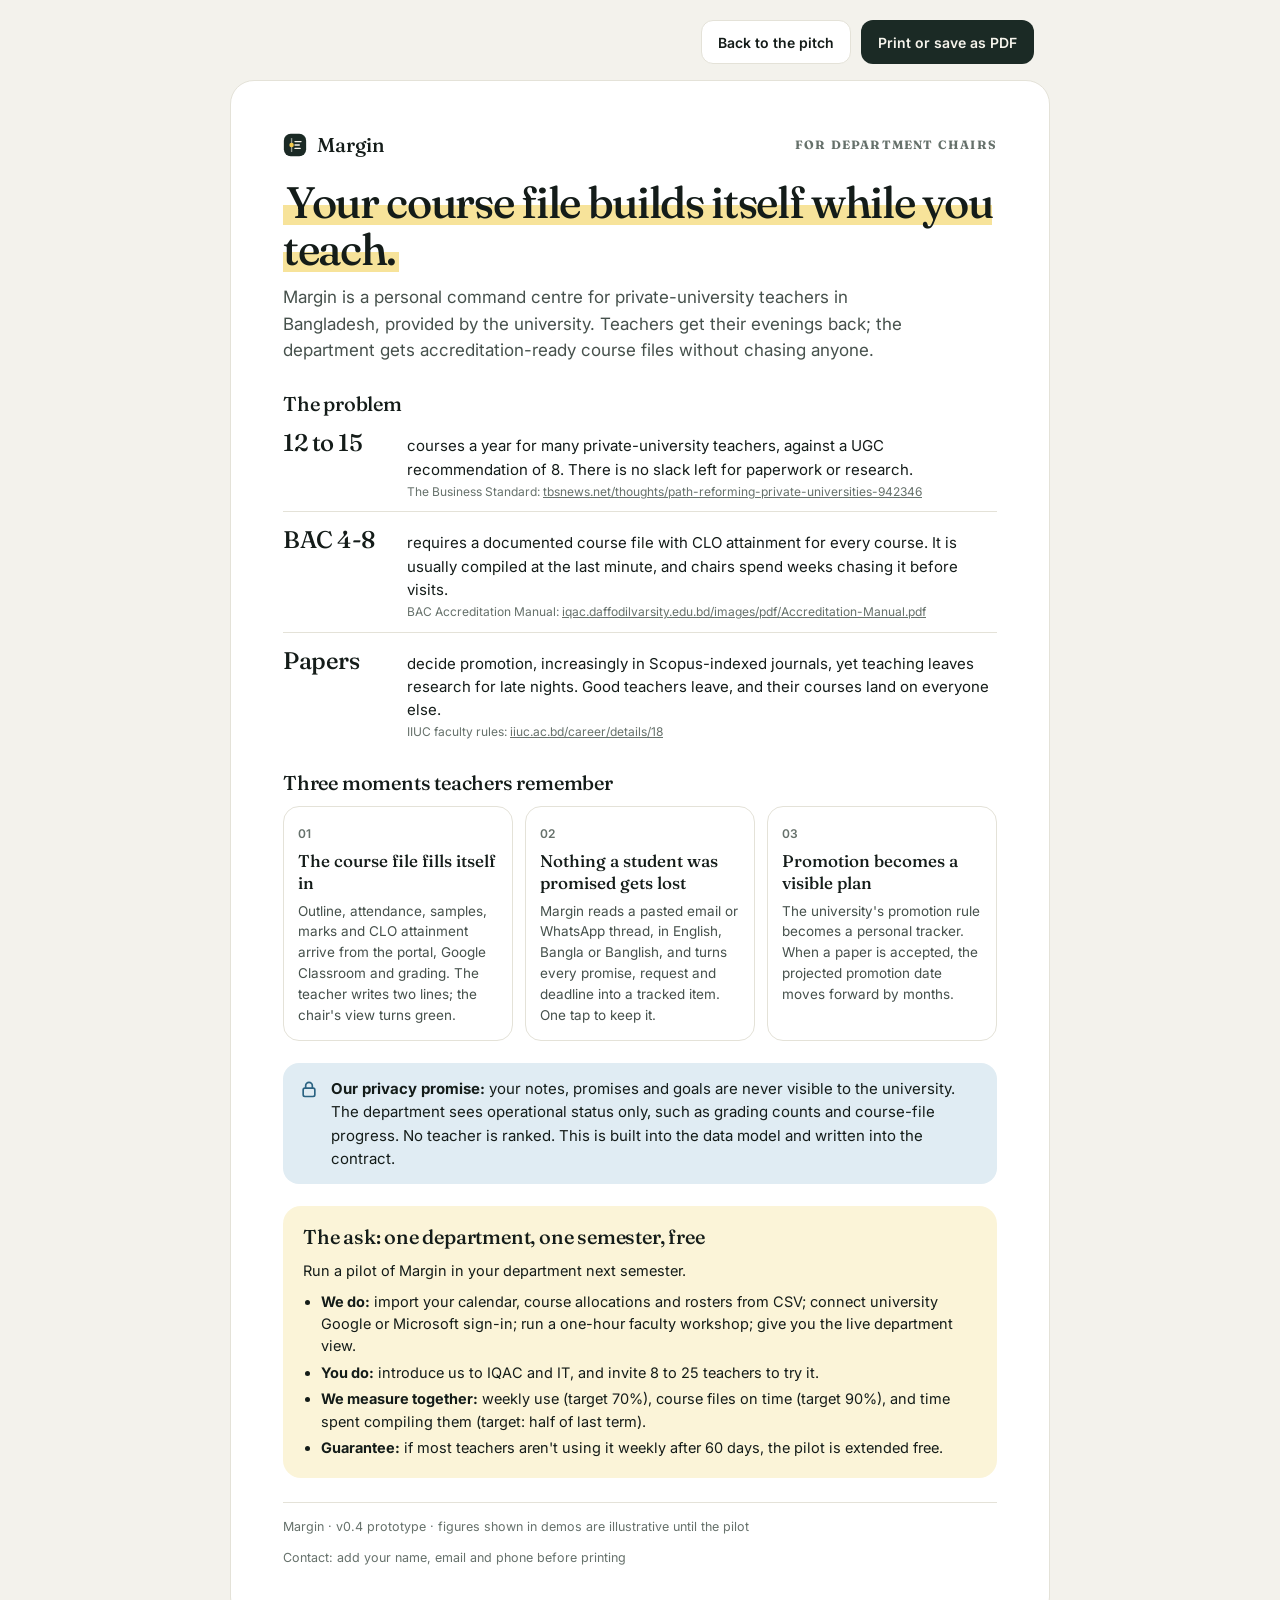
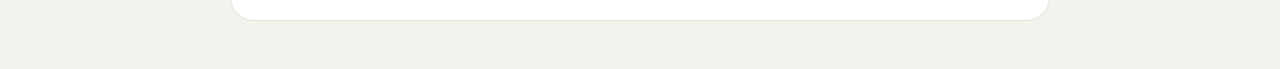
==== one-pager.html @ f6c39377 "Baseline: live v11 prototype from margin-teacher.vercel.app Co-Authored-By: Claude Opus 5.5 <noreply" ====
<!doctype html>
<html lang="en">
<head>
<meta charset="utf-8">
<link rel="icon" href="/favicon.svg" type="image/svg+xml">
<meta name="viewport" content="width=device-width, initial-scale=1">
<title>Margin One-Pager</title>
<meta name="description" content="Margin value proposition for department chairs: one page, printable.">
<link rel="preconnect" href="https://fonts.googleapis.com">
<link rel="preconnect" href="https://fonts.gstatic.com" crossorigin>
<link href="https://fonts.googleapis.com/css2?family=Fraunces:opsz,wght@9..144,400;9..144,500;9..144,600&family=Inter:wght@400;500;600;700&display=swap" rel="stylesheet">
<style>
:root{--bg:#F3F2EC;--paper:#FFFFFF;--line:#E4E2D8;--ink:#141C19;--ink-2:#46514C;--ink-3:#66716B;--primary:#1B2A25;--on-primary:#F6F4EC;--accent:#F2C94C;--hl:#F7E39A;--hl-soft:#FBF4D8;--ok:#2F6E49;--ok-soft:#DFEFE4;--cool:#2B6382;--cool-soft:#E0ECF3;--focus:#2B6382;
  --serif:'Fraunces',Georgia,serif;--sans:'Inter',system-ui,-apple-system,'Segoe UI',sans-serif;color-scheme:light}
@media (prefers-color-scheme:dark){:root:not([data-theme="light"]){--bg:#0E1412;--paper:#151D1A;--line:#25302C;--ink:#ECEAE2;--ink-2:#BCC4BE;--ink-3:#8E9993;--primary:#ECEAE2;--on-primary:#121A17;--accent:#F0CF5E;--hl:#5A4C17;--hl-soft:#25231A;--ok:#8FD1A6;--ok-soft:#18301F;--cool:#8EC2E0;--cool-soft:#162D3A;--focus:#8EC2E0;color-scheme:dark}}
:root[data-theme="dark"]{--bg:#0E1412;--paper:#151D1A;--line:#25302C;--ink:#ECEAE2;--ink-2:#BCC4BE;--ink-3:#8E9993;--primary:#ECEAE2;--on-primary:#121A17;--accent:#F0CF5E;--hl:#5A4C17;--hl-soft:#25231A;--ok:#8FD1A6;--ok-soft:#18301F;--cool:#8EC2E0;--cool-soft:#162D3A;--focus:#8EC2E0;color-scheme:dark}
*,*::before,*::after{box-sizing:border-box}
html,body{margin:0}
body{background:var(--bg);color:var(--ink);font:400 15px/1.55 var(--sans);-webkit-font-smoothing:antialiased}
h1,h2,h3,p,ul{margin:0}
a{color:inherit}
:focus-visible{outline:3px solid var(--focus);outline-offset:3px;border-radius:8px}
.bar{max-width:820px;margin:0 auto;padding:20px 16px 0;display:flex;gap:10px;justify-content:flex-end;flex-wrap:wrap}
.btn{display:inline-flex;align-items:center;gap:8px;min-height:44px;padding:0 16px;border-radius:12px;font:600 14px var(--sans);border:1px solid var(--line);background:var(--paper);color:var(--ink);text-decoration:none;cursor:pointer}
.btn.primary{background:var(--primary);color:var(--on-primary);border-color:transparent}
.page{max-width:820px;margin:16px auto 48px;background:var(--paper);border:1px solid var(--line);border-radius:24px;padding:clamp(24px,5vw,52px)}
.brand{display:flex;align-items:center;gap:10px;font:500 20px/1 var(--serif)}
.mark{width:24px;height:24px}
.kicker{font-size:12px;font-weight:700;letter-spacing:.1em;text-transform:uppercase;color:var(--ink-3)}
h1{font:500 clamp(30px,4.6vw,44px)/1.06 var(--serif);letter-spacing:-.03em;margin-top:22px}
h1 mark{background:linear-gradient(transparent 55%,var(--hl) 55%,var(--hl) 92%,transparent 92%);color:inherit;padding:0 3px}
.lede{font-size:17px;color:var(--ink-2);margin-top:12px;max-width:60ch}
h2{font:500 20px/1.3 var(--serif);margin:28px 0 10px;letter-spacing:-.01em}
.problems{list-style:none;padding:0;display:flex;flex-direction:column;gap:10px}
.problems li{display:grid;grid-template-columns:110px 1fr;gap:14px;align-items:baseline;border-top:1px solid var(--line);padding-top:12px}
.problems li:first-child{border-top:0;padding-top:0}
.problems b{font:500 24px/1.3 var(--serif);letter-spacing:-.02em}
.problems small{display:block;font-size:12px;color:var(--ink-3);margin-top:2px}
.problems small a{word-break:break-all}
.ahas{display:grid;grid-template-columns:repeat(3,1fr);gap:12px}
.aha{border:1px solid var(--line);border-radius:16px;padding:14px}
.aha .n{font:600 12px var(--sans);color:var(--ink-3)}
.aha b{display:block;font:500 17px/1.3 var(--serif);margin:6px 0 6px}
.aha p{font-size:13.5px;color:var(--ink-2)}
.privacy{display:flex;gap:12px;align-items:flex-start;background:var(--cool-soft);border-radius:16px;padding:14px 16px;margin-top:22px;font-size:15px}
.privacy svg{flex:none;color:var(--cool);margin-top:2px}
.ask{background:var(--hl-soft);border-radius:18px;padding:18px 20px;margin-top:22px}
.ask h2{margin-top:0}
.ask ul{padding-left:18px;margin-top:8px;display:flex;flex-direction:column;gap:4px;font-size:14.5px}
.foot{display:flex;justify-content:space-between;gap:12px;flex-wrap:wrap;margin-top:24px;padding-top:14px;border-top:1px solid var(--line);font-size:12.5px;color:var(--ink-3)}
@media (max-width:640px){.ahas{grid-template-columns:1fr}.problems li{grid-template-columns:1fr;gap:2px}}
@media print{
  @page{size:A4;margin:11mm}
  :root{--bg:#fff;--paper:#fff;--line:#DDD;--ink:#111;--ink-2:#333;--ink-3:#555;--hl:#F7E39A;--hl-soft:#FBF4D8;--cool-soft:#E6EEF3;color-scheme:light}
  body{background:#fff;font-size:12px;line-height:1.42}
  .lede{font-size:12.5px!important;margin-top:8px}
  .problems{gap:6px}.problems li{padding-top:9px;grid-template-columns:90px 1fr}
  .aha{padding:10px 12px}.aha b{font-size:14px;margin:4px 0}.aha p{font-size:12px}
  .privacy{margin-top:12px;padding:10px 12px;font-size:12px}
  .ask{margin-top:12px;padding:12px 14px}.ask ul{font-size:12px;gap:2px}
  .foot{margin-top:10px;padding-top:8px;font-size:12px}
  .bar{display:none}
  .page{border:0;border-radius:0;margin:0;padding:0;max-width:none}
  h1{font-size:26px;margin-top:10px}
  h2{margin:12px 0 6px;font-size:15px}
  .lede{font-size:14px}
  .problems b{font-size:17px}
  .aha,.privacy,.ask{break-inside:avoid;-webkit-print-color-adjust:exact;print-color-adjust:exact}
  .privacy,.ask,h1 mark{-webkit-print-color-adjust:exact;print-color-adjust:exact}
}
</style>
</head>
<body>
<div class="bar"><a class="btn" id="back" href="/pitch">Back to the pitch</a><button type="button" class="btn primary" onclick="window.print()">Print or save as PDF</button></div>
<article class="page">
  <div class="brand"><svg class="mark" viewBox="0 0 28 28" aria-hidden="true"><rect x="1" y="1" width="26" height="26" rx="8" fill="var(--primary)"/><path d="M10 6.5v15" stroke="var(--on-primary)" stroke-width="1.6" stroke-linecap="round" opacity=".55"/><path d="M14 10h7M14 14h5M14 18h6" stroke="var(--on-primary)" stroke-width="1.6" stroke-linecap="round"/><circle cx="10" cy="14" r="2.6" fill="var(--accent)"/></svg>Margin <span class="kicker" style="margin-left:auto">For department chairs</span></div>
  <h1 id="headline"><mark>Your course file builds itself while you teach.</mark></h1>
  <p class="lede">Margin is a personal command centre for private-university teachers in Bangladesh, provided by the university. Teachers get their evenings back; the department gets accreditation-ready course files without chasing anyone.</p>

  <h2>The problem</h2>
  <ul class="problems">
    <li><b>12 to 15</b><div>courses a year for many private-university teachers, against a UGC recommendation of 8. There is no slack left for paperwork or research.<small>The Business Standard: <a href="https://www.tbsnews.net/thoughts/path-reforming-private-universities-942346">tbsnews.net/thoughts/path-reforming-private-universities-942346</a></small></div></li>
    <li><b>BAC 4-8</b><div>requires a documented course file with CLO attainment for every course. It is usually compiled at the last minute, and chairs spend weeks chasing it before visits.<small>BAC Accreditation Manual: <a href="https://iqac.daffodilvarsity.edu.bd/images/pdf/Accreditation-Manual.pdf">iqac.daffodilvarsity.edu.bd/images/pdf/Accreditation-Manual.pdf</a></small></div></li>
    <li><b>Papers</b><div>decide promotion, increasingly in Scopus-indexed journals, yet teaching leaves research for late nights. Good teachers leave, and their courses land on everyone else.<small>IIUC faculty rules: <a href="https://www.iiuc.ac.bd/career/details/18">iiuc.ac.bd/career/details/18</a></small></div></li>
  </ul>

  <h2>Three moments teachers remember</h2>
  <div class="ahas" id="ahas"></div>

  <div class="privacy"><svg width="20" height="20" viewBox="0 0 24 24" fill="none" stroke="currentColor" stroke-width="2" stroke-linecap="round" stroke-linejoin="round" aria-hidden="true"><rect x="5" y="11" width="14" height="10" rx="2"/><path d="M8 11V8a4 4 0 0 1 8 0v3"/></svg><div><b>Our privacy promise:</b> your notes, promises and goals are never visible to the university. The department sees operational status only, such as grading counts and course-file progress. No teacher is ranked. This is built into the data model and written into the contract.</div></div>

  <section class="ask">
    <h2>The ask: one department, one semester, free</h2>
    <p style="font-size:14.5px">Run a pilot of Margin in your department next semester.</p>
    <ul>
      <li><b>We do:</b> import your calendar, course allocations and rosters from CSV; connect university Google or Microsoft sign-in; run a one-hour faculty workshop; give you the live department view.</li>
      <li><b>You do:</b> introduce us to IQAC and IT, and invite 8 to 25 teachers to try it.</li>
      <li><b>We measure together:</b> weekly use (target 70%), course files on time (target 90%), and time spent compiling them (target: half of last term).</li>
      <li><b>Guarantee:</b> if most teachers aren't using it weekly after 60 days, the pilot is extended free.</li>
    </ul>
  </section>

  <div class="foot"><span>Margin · v0.4 prototype · figures shown in demos are illustrative until the pilot</span><span>Contact: add your name, email and phone before printing</span></div>
</article>
<script>
(function(){
  const H={coursefile:'Your course file builds itself while you teach.',career:'Finish the papers your promotion needs, without giving up your evenings.',promises:'Never drop a promise to a student again.'};
  const A={
    coursefile:['The course file fills itself in','Outline, attendance, samples, marks and CLO attainment arrive from the portal, Google Classroom and grading. The teacher writes two lines; the chair\'s view turns green.'],
    promises:['Nothing a student was promised gets lost','Margin reads a pasted email or WhatsApp thread, in English, Bangla or Banglish, and turns every promise, request and deadline into a tracked item. One tap to keep it.'],
    career:['Promotion becomes a visible plan','The university\'s promotion rule becomes a personal tracker. When a paper is accepted, the projected promotion date moves forward by months.']};
  const p=new URLSearchParams(location.search);let v=(p.get('headline')||'coursefile').toLowerCase();if(!H[v])v='coursefile';
  if(p.get('theme')==='dark'||p.get('theme')==='light')document.documentElement.dataset.theme=p.get('theme');
  document.querySelector('#headline mark').textContent=H[v];
  const order={coursefile:['coursefile','promises','career'],career:['career','promises','coursefile'],promises:['promises','coursefile','career']}[v];
  document.getElementById('ahas').innerHTML=order.map((k,i)=>`<div class="aha"><span class="n">0${i+1}</span><b>${A[k][0]}</b><p>${A[k][1]}</p></div>`).join('');
  const served=location.protocol.startsWith('http');document.getElementById('back').href=(served?'/pitch':'pitch.html')+location.search;
})();
</script>
</body>
</html>
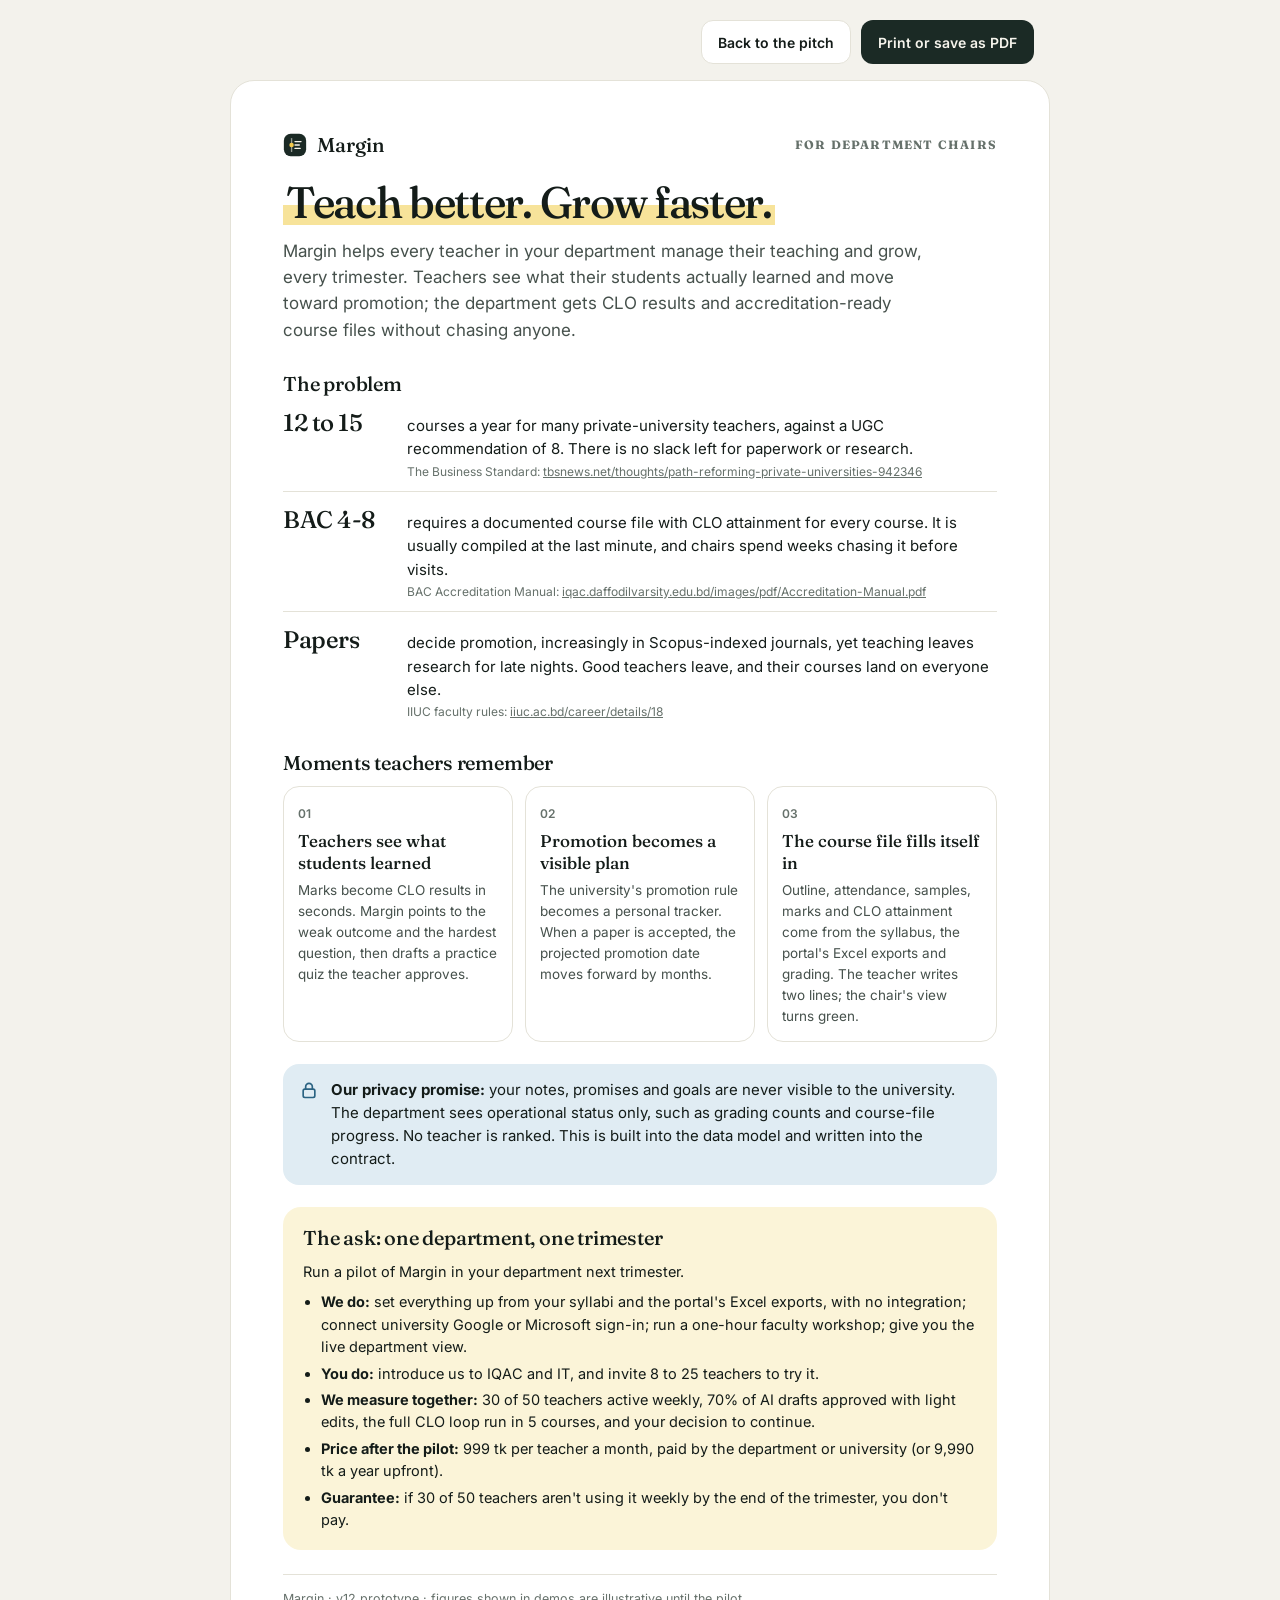
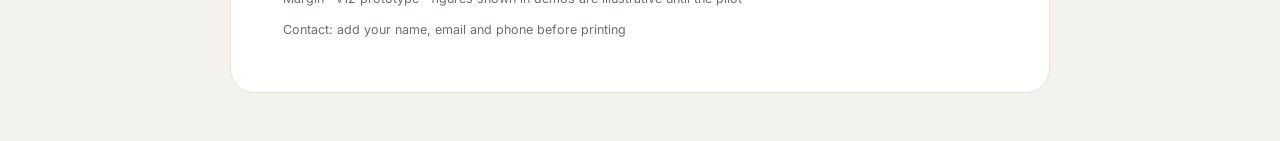
==== commit 6a490b42: "v12: growth message, Outcome Loop in tour and pitch, AI decision signal - Habit loop and growth feat" ====
--- a/one-pager.html
+++ b/one-pager.html
@@ -74,8 +74,8 @@
 <div class="bar"><a class="btn" id="back" href="/pitch">Back to the pitch</a><button type="button" class="btn primary" onclick="window.print()">Print or save as PDF</button></div>
 <article class="page">
   <div class="brand"><svg class="mark" viewBox="0 0 28 28" aria-hidden="true"><rect x="1" y="1" width="26" height="26" rx="8" fill="var(--primary)"/><path d="M10 6.5v15" stroke="var(--on-primary)" stroke-width="1.6" stroke-linecap="round" opacity=".55"/><path d="M14 10h7M14 14h5M14 18h6" stroke="var(--on-primary)" stroke-width="1.6" stroke-linecap="round"/><circle cx="10" cy="14" r="2.6" fill="var(--accent)"/></svg>Margin <span class="kicker" style="margin-left:auto">For department chairs</span></div>
-  <h1 id="headline"><mark>Your course file builds itself while you teach.</mark></h1>
-  <p class="lede">Margin is a personal command centre for private-university teachers in Bangladesh, provided by the university. Teachers get their evenings back; the department gets accreditation-ready course files without chasing anyone.</p>
+  <h1 id="headline"><mark>Teach better. Grow faster.</mark></h1>
+  <p class="lede">Margin helps every teacher in your department manage their teaching and grow, every trimester. Teachers see what their students actually learned and move toward promotion; the department gets CLO results and accreditation-ready course files without chasing anyone.</p>
 
   <h2>The problem</h2>
   <ul class="problems">
@@ -84,35 +84,37 @@
     <li><b>Papers</b><div>decide promotion, increasingly in Scopus-indexed journals, yet teaching leaves research for late nights. Good teachers leave, and their courses land on everyone else.<small>IIUC faculty rules: <a href="https://www.iiuc.ac.bd/career/details/18">iiuc.ac.bd/career/details/18</a></small></div></li>
   </ul>
 
-  <h2>Three moments teachers remember</h2>
+  <h2>Moments teachers remember</h2>
   <div class="ahas" id="ahas"></div>
 
   <div class="privacy"><svg width="20" height="20" viewBox="0 0 24 24" fill="none" stroke="currentColor" stroke-width="2" stroke-linecap="round" stroke-linejoin="round" aria-hidden="true"><rect x="5" y="11" width="14" height="10" rx="2"/><path d="M8 11V8a4 4 0 0 1 8 0v3"/></svg><div><b>Our privacy promise:</b> your notes, promises and goals are never visible to the university. The department sees operational status only, such as grading counts and course-file progress. No teacher is ranked. This is built into the data model and written into the contract.</div></div>
 
   <section class="ask">
-    <h2>The ask: one department, one semester, free</h2>
-    <p style="font-size:14.5px">Run a pilot of Margin in your department next semester.</p>
+    <h2>The ask: one department, one trimester</h2>
+    <p style="font-size:14.5px">Run a pilot of Margin in your department next trimester.</p>
     <ul>
-      <li><b>We do:</b> import your calendar, course allocations and rosters from CSV; connect university Google or Microsoft sign-in; run a one-hour faculty workshop; give you the live department view.</li>
+      <li><b>We do:</b> set everything up from your syllabi and the portal's Excel exports, with no integration; connect university Google or Microsoft sign-in; run a one-hour faculty workshop; give you the live department view.</li>
       <li><b>You do:</b> introduce us to IQAC and IT, and invite 8 to 25 teachers to try it.</li>
-      <li><b>We measure together:</b> weekly use (target 70%), course files on time (target 90%), and time spent compiling them (target: half of last term).</li>
-      <li><b>Guarantee:</b> if most teachers aren't using it weekly after 60 days, the pilot is extended free.</li>
+      <li><b>We measure together:</b> 30 of 50 teachers active weekly, 70% of AI drafts approved with light edits, the full CLO loop run in 5 courses, and your decision to continue.</li>
+      <li><b>Price after the pilot:</b> 999 tk per teacher a month, paid by the department or university (or 9,990 tk a year upfront).</li>
+      <li><b>Guarantee:</b> if 30 of 50 teachers aren't using it weekly by the end of the trimester, you don't pay.</li>
     </ul>
   </section>
 
-  <div class="foot"><span>Margin · v0.4 prototype · figures shown in demos are illustrative until the pilot</span><span>Contact: add your name, email and phone before printing</span></div>
+  <div class="foot"><span>Margin · v12 prototype · figures shown in demos are illustrative until the pilot</span><span>Contact: add your name, email and phone before printing</span></div>
 </article>
 <script>
 (function(){
-  const H={coursefile:'Your course file builds itself while you teach.',career:'Finish the papers your promotion needs, without giving up your evenings.',promises:'Never drop a promise to a student again.'};
+  const H={growth:'Teach better. Grow faster.',coursefile:'Your course file builds itself while you teach.',career:'Finish the papers your promotion needs, without giving up your evenings.',promises:'Never drop a promise to a student again.'};
   const A={
-    coursefile:['The course file fills itself in','Outline, attendance, samples, marks and CLO attainment arrive from the portal, Google Classroom and grading. The teacher writes two lines; the chair\'s view turns green.'],
+    insight:['Teachers see what students learned','Marks become CLO results in seconds. Margin points to the weak outcome and the hardest question, then drafts a practice quiz the teacher approves.'],
+    coursefile:['The course file fills itself in','Outline, attendance, samples, marks and CLO attainment come from the syllabus, the portal\'s Excel exports and grading. The teacher writes two lines; the chair\'s view turns green.'],
     promises:['Nothing a student was promised gets lost','Margin reads a pasted email or WhatsApp thread, in English, Bangla or Banglish, and turns every promise, request and deadline into a tracked item. One tap to keep it.'],
     career:['Promotion becomes a visible plan','The university\'s promotion rule becomes a personal tracker. When a paper is accepted, the projected promotion date moves forward by months.']};
-  const p=new URLSearchParams(location.search);let v=(p.get('headline')||'coursefile').toLowerCase();if(!H[v])v='coursefile';
+  const p=new URLSearchParams(location.search);let v=(p.get('headline')||'growth').toLowerCase();if(!H[v])v='growth';
   if(p.get('theme')==='dark'||p.get('theme')==='light')document.documentElement.dataset.theme=p.get('theme');
   document.querySelector('#headline mark').textContent=H[v];
-  const order={coursefile:['coursefile','promises','career'],career:['career','promises','coursefile'],promises:['promises','coursefile','career']}[v];
+  const order={growth:['insight','career','coursefile'],coursefile:['coursefile','insight','career'],career:['career','insight','coursefile'],promises:['promises','insight','career']}[v];
   document.getElementById('ahas').innerHTML=order.map((k,i)=>`<div class="aha"><span class="n">0${i+1}</span><b>${A[k][0]}</b><p>${A[k][1]}</p></div>`).join('');
   const served=location.protocol.startsWith('http');document.getElementById('back').href=(served?'/pitch':'pitch.html')+location.search;
 })();
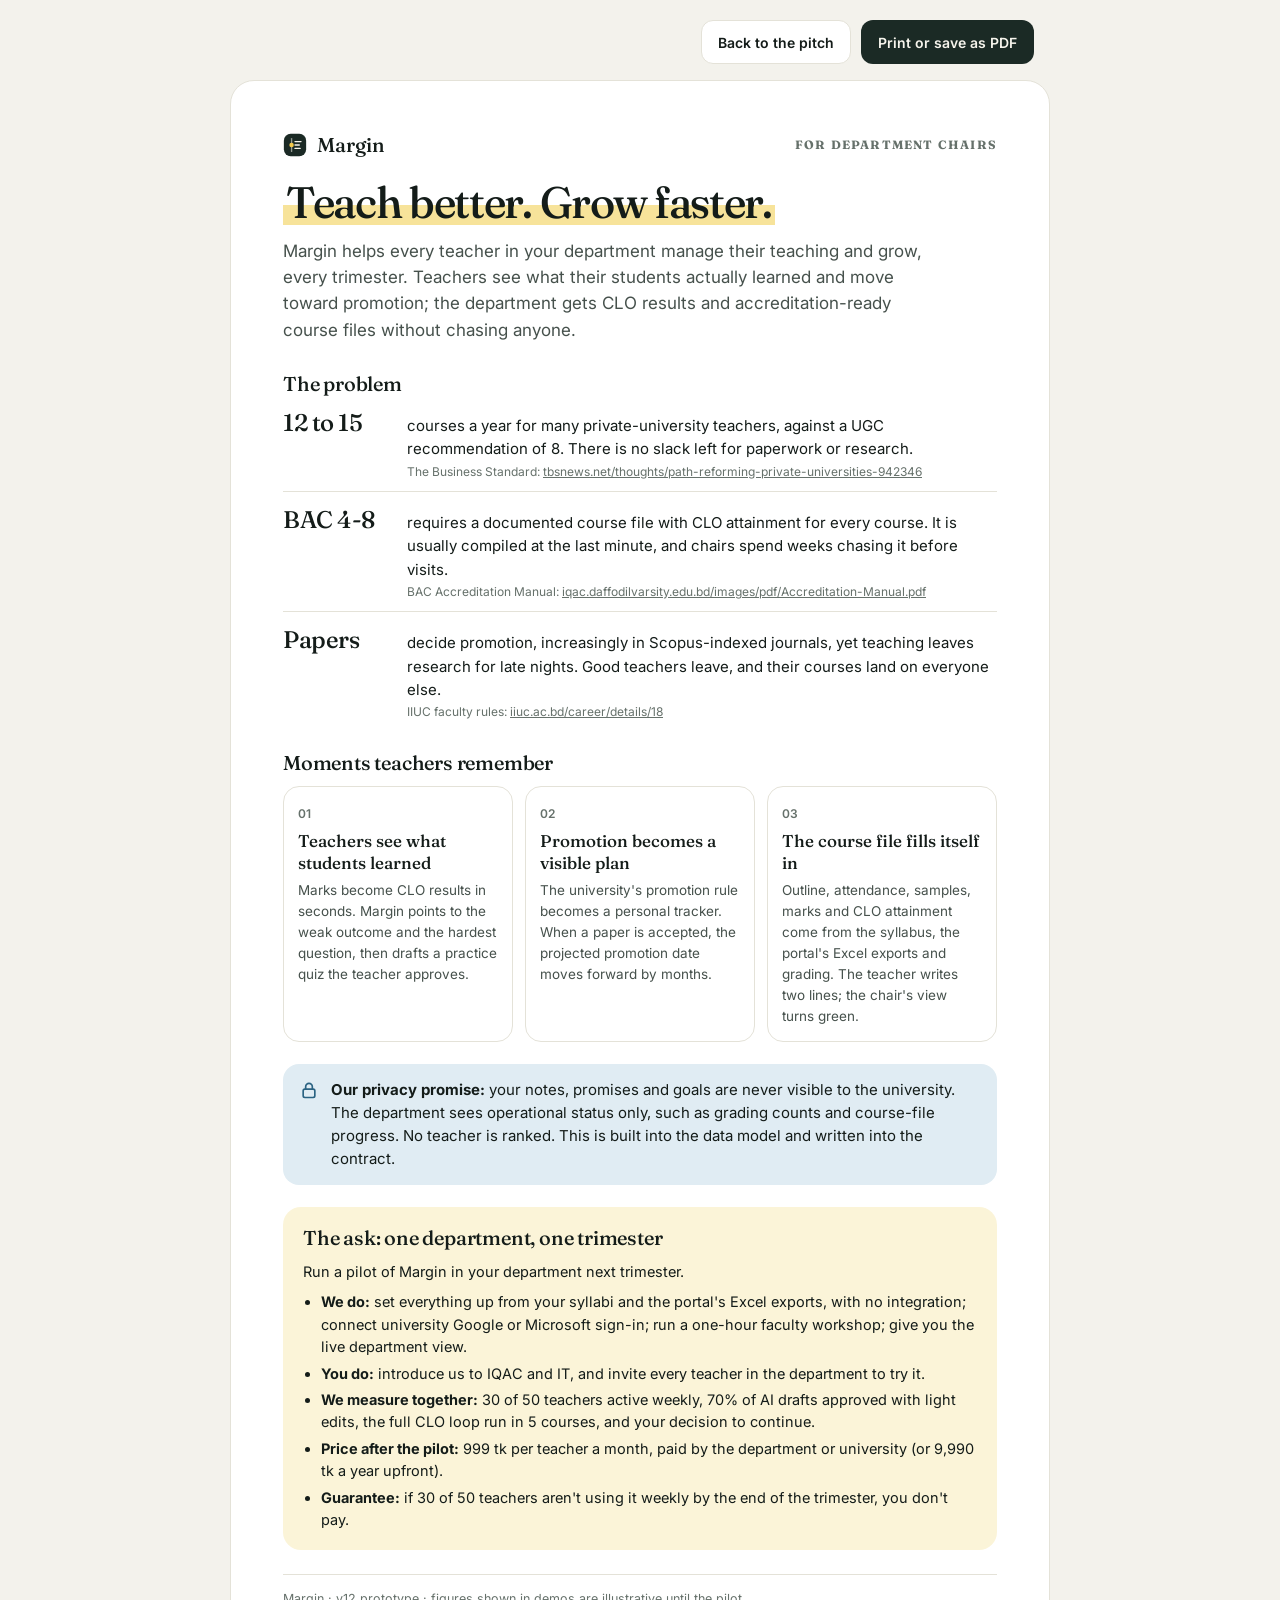
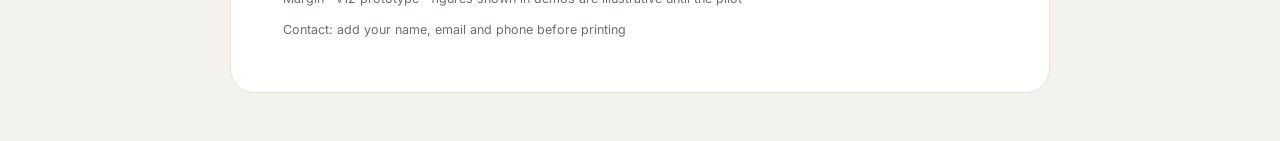
==== commit 0f2003cb: "One-pager: invite the whole department Co-Authored-By: Claude Opus 5.5 <noreply@anthropic.com> Claud" ====
--- a/one-pager.html
+++ b/one-pager.html
@@ -94,7 +94,7 @@
     <p style="font-size:14.5px">Run a pilot of Margin in your department next trimester.</p>
     <ul>
       <li><b>We do:</b> set everything up from your syllabi and the portal's Excel exports, with no integration; connect university Google or Microsoft sign-in; run a one-hour faculty workshop; give you the live department view.</li>
-      <li><b>You do:</b> introduce us to IQAC and IT, and invite 8 to 25 teachers to try it.</li>
+      <li><b>You do:</b> introduce us to IQAC and IT, and invite every teacher in the department to try it.</li>
       <li><b>We measure together:</b> 30 of 50 teachers active weekly, 70% of AI drafts approved with light edits, the full CLO loop run in 5 courses, and your decision to continue.</li>
       <li><b>Price after the pilot:</b> 999 tk per teacher a month, paid by the department or university (or 9,990 tk a year upfront).</li>
       <li><b>Guarantee:</b> if 30 of 50 teachers aren't using it weekly by the end of the trimester, you don't pay.</li>
